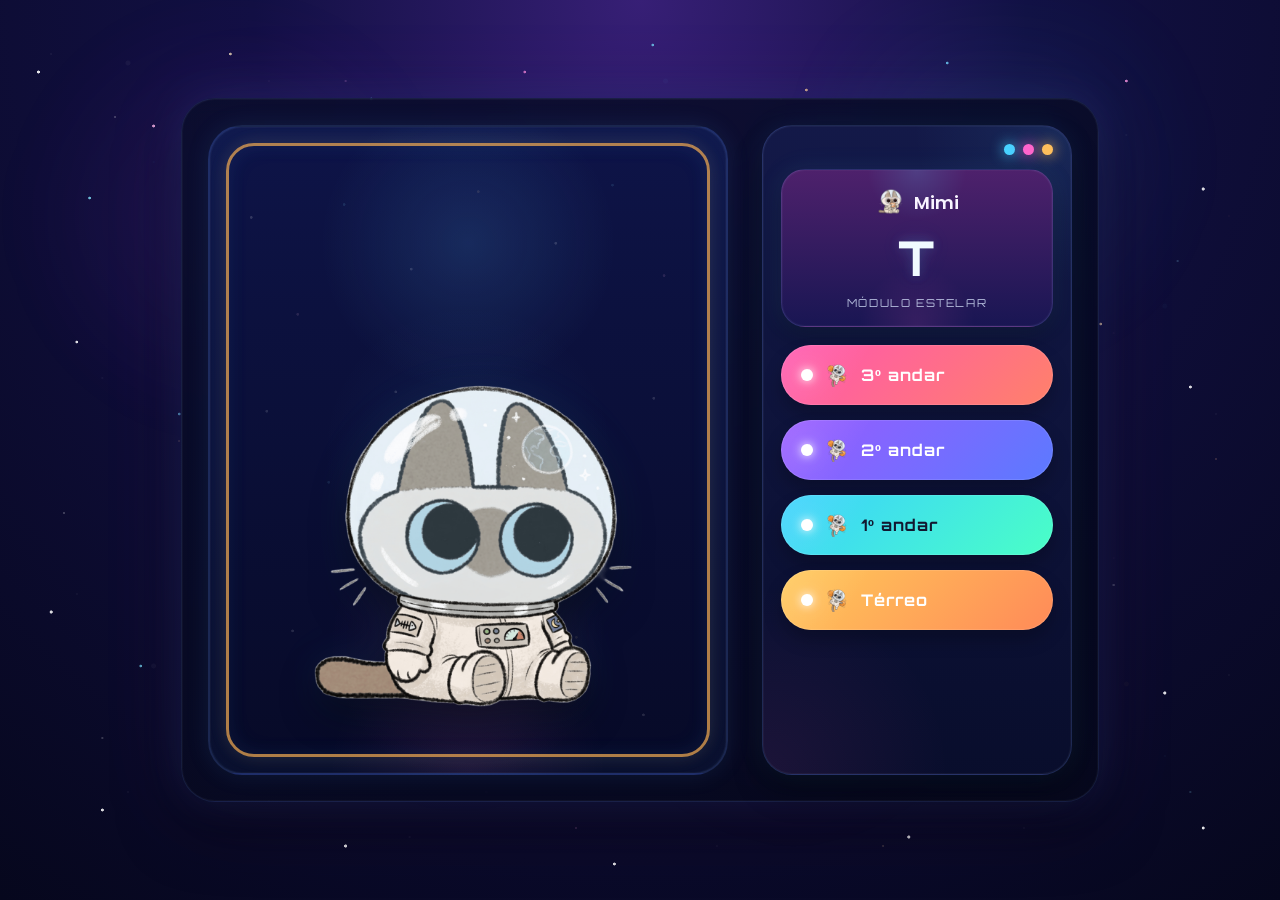
==== frontend/elevator/index.html @ 6d39d388 "organização das pastas" ====
<!DOCTYPE html>
<html lang="pt-BR">

<head>
    <meta charset="UTF-8">
    <meta name="viewport" content="width=device-width, initial-scale=1.0">
    <title>Elevador Espacial</title>
    <link href="https://fonts.googleapis.com/css2?family=Orbitron:wght@500;700;800&family=Poppins:wght@400;500;600;700&display=swap" rel="stylesheet">
    <link rel="stylesheet" href="style.css">
</head>

<body>
    <div class="space-layer stars-random-1"></div>
    <div class="space-layer stars-random-2"></div>
    <div class="space-layer stars-random-3"></div>
    <div class="space-layer stars-fill"></div>
    <div class="nebula"></div>

    <main class="app-shell">
        <section class="elevator-container">
            <div class="elevator-doors-wrapper">
                <div class="cabin-aura"></div>
                <div class="cabin-stars"></div>
                <div class="cabin-frame"></div>

                <img id="cat" src="img/quest.png" class="cat" alt="Gatinho astronauta">

                <div id="door-left" class="door left open"></div>
                <div id="door-right" class="door right open"></div>
            </div>

            <aside class="control-panel">
                <div class="panel-orbs">
                    <span class="orb orb-blue"></span>
                    <span class="orb orb-pink"></span>
                    <span class="orb orb-gold"></span>
                </div>

                <div class="display">
                    <div class="display-glow"></div>

                    <div class="display-top">
                        <div class="status">
                            <img src="img/icon.png" class="icon" alt="">
                            <span>Mimi</span>
                        </div>
                    </div>

                    <div class="display-main">
                        <img id="direction-icon" class="direction-icon" alt="">
                        <span id="floor-display">T</span>
                    </div>

                    <div class="display-sub">
                        Módulo Estelar
                    </div>
                </div>

                <div class="buttons-container">
                    <button class="floor-btn floor-3" data-floor="3">
                        <span class="btn-led"></span>
                        <img src="img/paw.png" alt="">
                        <span class="btn-text">3º andar</span>
                    </button>

                    <button class="floor-btn floor-2" data-floor="2">
                        <span class="btn-led"></span>
                        <img src="img/paw.png" alt="">
                        <span class="btn-text">2º andar</span>
                    </button>

                    <button class="floor-btn floor-1" data-floor="1">
                        <span class="btn-led"></span>
                        <img src="img/paw.png" alt="">
                        <span class="btn-text">1º andar</span>
                    </button>

                    <button class="floor-btn floor-t" data-floor="T">
                        <span class="btn-led"></span>
                        <img src="img/paw.png" alt="">
                        <span class="btn-text">Térreo</span>
                    </button>
                </div>
            </aside>
        </section>
    </main>

    <script src="script.js"></script>
</body>

</html>
---- frontend/elevator/style.css ----
* {
    box-sizing: border-box;
    margin: 0;
    padding: 0;
}

:root {
    --text-main: rgb(245, 247, 255);
}

body {
    min-height: 100vh;
    overflow: hidden;
    font-family: 'Poppins', sans-serif;
    display: flex;
    justify-content: center;
    align-items: center;
    background:
        radial-gradient(circle at top, rgb(55, 31, 118) 0%, rgb(18, 16, 67) 35%, rgb(6, 7, 29) 100%);
    color: var(--text-main);
}

.space-layer,
.nebula {
    position: fixed;
    inset: 0;
    pointer-events: none;
}

.stars-random-1 {
    background:
        radial-gradient(circle at 3% 8%, rgba(255,255,255,0.95) 0 1.2px, transparent 1.8px),
        radial-gradient(circle at 7% 22%, rgba(130,235,255,0.85) 0 1px, transparent 1.7px),
        radial-gradient(circle at 12% 14%, rgba(255,185,230,0.9) 0 1.1px, transparent 1.8px),
        radial-gradient(circle at 18% 6%, rgba(255,235,190,0.8) 0 1px, transparent 1.7px),
        radial-gradient(circle at 23% 18%, rgba(255,255,255,0.88) 0 1.3px, transparent 1.9px),
        radial-gradient(circle at 29% 11%, rgba(116,220,255,0.85) 0 1px, transparent 1.7px),
        radial-gradient(circle at 34% 27%, rgba(255,255,255,0.92) 0 1.1px, transparent 1.8px),
        radial-gradient(circle at 41% 8%, rgba(255,140,220,0.8) 0 1px, transparent 1.7px),
        radial-gradient(circle at 46% 19%, rgba(255,255,255,0.9) 0 1.2px, transparent 1.9px),
        radial-gradient(circle at 51% 5%, rgba(120,230,255,0.75) 0 1px, transparent 1.7px),
        radial-gradient(circle at 57% 15%, rgba(255,255,255,0.9) 0 1.1px, transparent 1.8px),
        radial-gradient(circle at 63% 10%, rgba(255,205,145,0.85) 0 1px, transparent 1.7px),
        radial-gradient(circle at 69% 23%, rgba(255,255,255,0.95) 0 1.25px, transparent 1.95px),
        radial-gradient(circle at 74% 7%, rgba(115,220,255,0.82) 0 1px, transparent 1.7px),
        radial-gradient(circle at 81% 14%, rgba(255,255,255,0.88) 0 1.1px, transparent 1.8px),
        radial-gradient(circle at 88% 9%, rgba(255,150,228,0.85) 0 1px, transparent 1.7px),
        radial-gradient(circle at 94% 21%, rgba(255,255,255,0.9) 0 1.2px, transparent 1.9px),
        radial-gradient(circle at 6% 38%, rgba(255,255,255,0.92) 0 1px, transparent 1.7px),
        radial-gradient(circle at 14% 46%, rgba(120,220,255,0.72) 0 1px, transparent 1.7px),
        radial-gradient(circle at 21% 41%, rgba(255,255,255,0.85) 0 1.2px, transparent 1.9px),
        radial-gradient(circle at 28% 35%, rgba(255,180,225,0.82) 0 1px, transparent 1.7px),
        radial-gradient(circle at 36% 49%, rgba(255,255,255,0.95) 0 1.1px, transparent 1.8px),
        radial-gradient(circle at 43% 37%, rgba(255,220,180,0.78) 0 1px, transparent 1.7px),
        radial-gradient(circle at 49% 44%, rgba(255,255,255,0.9) 0 1.2px, transparent 1.9px),
        radial-gradient(circle at 57% 33%, rgba(120,230,255,0.85) 0 1px, transparent 1.7px),
        radial-gradient(circle at 64% 46%, rgba(255,255,255,0.88) 0 1.1px, transparent 1.8px),
        radial-gradient(circle at 71% 39%, rgba(255,140,220,0.82) 0 1px, transparent 1.7px),
        radial-gradient(circle at 79% 48%, rgba(255,255,255,0.95) 0 1.2px, transparent 1.9px),
        radial-gradient(circle at 86% 36%, rgba(255,220,170,0.8) 0 1px, transparent 1.7px),
        radial-gradient(circle at 93% 43%, rgba(255,255,255,0.9) 0 1.1px, transparent 1.8px),
        radial-gradient(circle at 4% 68%, rgba(255,255,255,0.9) 0 1.2px, transparent 1.9px),
        radial-gradient(circle at 11% 74%, rgba(124,228,255,0.75) 0 1px, transparent 1.7px),
        radial-gradient(circle at 19% 63%, rgba(255,255,255,0.88) 0 1.1px, transparent 1.8px),
        radial-gradient(circle at 26% 79%, rgba(255,144,219,0.84) 0 1px, transparent 1.7px),
        radial-gradient(circle at 31% 70%, rgba(255,255,255,0.93) 0 1.2px, transparent 1.9px),
        radial-gradient(circle at 39% 65%, rgba(255,205,130,0.78) 0 1px, transparent 1.7px),
        radial-gradient(circle at 47% 76%, rgba(255,255,255,0.9) 0 1.1px, transparent 1.8px),
        radial-gradient(circle at 54% 69%, rgba(117,225,255,0.82) 0 1px, transparent 1.7px),
        radial-gradient(circle at 61% 81%, rgba(255,255,255,0.94) 0 1.2px, transparent 1.9px),
        radial-gradient(circle at 68% 66%, rgba(255,154,226,0.8) 0 1px, transparent 1.7px),
        radial-gradient(circle at 76% 73%, rgba(255,255,255,0.88) 0 1.1px, transparent 1.8px),
        radial-gradient(circle at 83% 64%, rgba(255,220,170,0.78) 0 1px, transparent 1.7px),
        radial-gradient(circle at 91% 77%, rgba(255,255,255,0.92) 0 1.2px, transparent 1.9px),
        radial-gradient(circle at 8% 90%, rgba(255,255,255,0.9) 0 1.1px, transparent 1.8px),
        radial-gradient(circle at 17% 84%, rgba(115,220,255,0.8) 0 1px, transparent 1.7px),
        radial-gradient(circle at 27% 94%, rgba(255,255,255,0.95) 0 1.2px, transparent 1.9px),
        radial-gradient(circle at 38% 88%, rgba(255,140,220,0.8) 0 1px, transparent 1.7px),
        radial-gradient(circle at 48% 96%, rgba(255,255,255,0.92) 0 1.1px, transparent 1.8px),
        radial-gradient(circle at 59% 87%, rgba(255,220,155,0.78) 0 1px, transparent 1.7px),
        radial-gradient(circle at 71% 93%, rgba(255,255,255,0.9) 0 1.2px, transparent 1.9px),
        radial-gradient(circle at 82% 86%, rgba(118,226,255,0.82) 0 1px, transparent 1.7px),
        radial-gradient(circle at 94% 92%, rgba(255,255,255,0.95) 0 1.1px, transparent 1.8px);
    opacity: 0.95;
}

.stars-random-2 {
    background:
        radial-gradient(circle at 9% 13%, rgba(255,255,255,0.35) 0 0.8px, transparent 1.4px),
        radial-gradient(circle at 15% 31%, rgba(144,225,255,0.32) 0 0.9px, transparent 1.5px),
        radial-gradient(circle at 27% 9%, rgba(255,165,229,0.32) 0 0.8px, transparent 1.4px),
        radial-gradient(circle at 33% 21%, rgba(255,255,255,0.3) 0 0.8px, transparent 1.4px),
        radial-gradient(circle at 42% 16%, rgba(255,255,255,0.28) 0 0.7px, transparent 1.3px),
        radial-gradient(circle at 52% 27%, rgba(140,220,255,0.3) 0 0.8px, transparent 1.4px),
        radial-gradient(circle at 61% 11%, rgba(255,255,255,0.34) 0 0.9px, transparent 1.5px),
        radial-gradient(circle at 73% 19%, rgba(255,177,224,0.28) 0 0.8px, transparent 1.4px),
        radial-gradient(circle at 84% 12%, rgba(255,255,255,0.3) 0 0.8px, transparent 1.4px),
        radial-gradient(circle at 92% 29%, rgba(141,225,255,0.32) 0 0.8px, transparent 1.4px),
        radial-gradient(circle at 5% 57%, rgba(255,255,255,0.34) 0 0.8px, transparent 1.4px),
        radial-gradient(circle at 14% 49%, rgba(255,192,150,0.28) 0 0.8px, transparent 1.4px),
        radial-gradient(circle at 24% 61%, rgba(255,255,255,0.32) 0 0.8px, transparent 1.4px),
        radial-gradient(circle at 37% 54%, rgba(140,221,255,0.28) 0 0.8px, transparent 1.4px),
        radial-gradient(circle at 46% 67%, rgba(255,255,255,0.3) 0 0.8px, transparent 1.4px),
        radial-gradient(circle at 58% 53%, rgba(255,160,221,0.3) 0 0.8px, transparent 1.4px),
        radial-gradient(circle at 66% 62%, rgba(255,255,255,0.32) 0 0.8px, transparent 1.4px),
        radial-gradient(circle at 78% 56%, rgba(130,224,255,0.3) 0 0.8px, transparent 1.4px),
        radial-gradient(circle at 87% 65%, rgba(255,255,255,0.34) 0 0.9px, transparent 1.5px),
        radial-gradient(circle at 95% 51%, rgba(255,184,148,0.28) 0 0.8px, transparent 1.4px),
        radial-gradient(circle at 8% 82%, rgba(255,255,255,0.32) 0 0.8px, transparent 1.4px),
        radial-gradient(circle at 21% 89%, rgba(142,223,255,0.28) 0 0.8px, transparent 1.4px),
        radial-gradient(circle at 34% 79%, rgba(255,255,255,0.3) 0 0.8px, transparent 1.4px),
        radial-gradient(circle at 45% 92%, rgba(255,168,227,0.28) 0 0.8px, transparent 1.4px),
        radial-gradient(circle at 57% 85%, rgba(255,255,255,0.32) 0 0.8px, transparent 1.4px),
        radial-gradient(circle at 69% 94%, rgba(255,215,165,0.28) 0 0.8px, transparent 1.4px),
        radial-gradient(circle at 81% 83%, rgba(255,255,255,0.34) 0 0.8px, transparent 1.4px),
        radial-gradient(circle at 93% 88%, rgba(141,225,255,0.3) 0 0.8px, transparent 1.4px);
    opacity: 0.6;
}

.stars-random-3 {
    background:
        radial-gradient(circle at 10% 7%, rgba(255,255,255,0.08) 0 2px, transparent 3px),
        radial-gradient(circle at 31% 18%, rgba(255,255,255,0.06) 0 2.4px, transparent 3.4px),
        radial-gradient(circle at 52% 9%, rgba(95,212,255,0.08) 0 2px, transparent 3px),
        radial-gradient(circle at 78% 14%, rgba(255,118,201,0.06) 0 2.2px, transparent 3.2px),
        radial-gradient(circle at 17% 44%, rgba(255,255,255,0.06) 0 2.2px, transparent 3.2px),
        radial-gradient(circle at 48% 39%, rgba(255,193,104,0.06) 0 2px, transparent 3px),
        radial-gradient(circle at 73% 47%, rgba(255,255,255,0.08) 0 2.5px, transparent 3.5px),
        radial-gradient(circle at 91% 34%, rgba(104,224,255,0.06) 0 2px, transparent 3px),
        radial-gradient(circle at 12% 74%, rgba(255,255,255,0.08) 0 2px, transparent 3px),
        radial-gradient(circle at 39% 69%, rgba(255,113,200,0.06) 0 2.2px, transparent 3.2px),
        radial-gradient(circle at 63% 81%, rgba(255,255,255,0.06) 0 2.3px, transparent 3.3px),
        radial-gradient(circle at 88% 76%, rgba(255,198,112,0.06) 0 2px, transparent 3px);
    opacity: 0.5;
}

.stars-fill {
    background:
        radial-gradient(circle at 4% 6%, rgba(255,255,255,0.10) 0 0.8px, transparent 1.4px),
        radial-gradient(circle at 12% 18%, rgba(130,225,255,0.08) 0 0.8px, transparent 1.4px),
        radial-gradient(circle at 21% 9%, rgba(255,170,230,0.08) 0 0.8px, transparent 1.4px),
        radial-gradient(circle at 29% 23%, rgba(255,255,255,0.09) 0 0.8px, transparent 1.4px),
        radial-gradient(circle at 37% 12%, rgba(255,255,255,0.07) 0 0.8px, transparent 1.4px),
        radial-gradient(circle at 46% 27%, rgba(120,220,255,0.08) 0 0.8px, transparent 1.4px),
        radial-gradient(circle at 54% 14%, rgba(255,255,255,0.09) 0 0.8px, transparent 1.4px),
        radial-gradient(circle at 63% 22%, rgba(255,180,220,0.08) 0 0.8px, transparent 1.4px),
        radial-gradient(circle at 71% 11%, rgba(255,255,255,0.08) 0 0.8px, transparent 1.4px),
        radial-gradient(circle at 79% 26%, rgba(120,220,255,0.08) 0 0.8px, transparent 1.4px),
        radial-gradient(circle at 88% 15%, rgba(255,255,255,0.08) 0 0.8px, transparent 1.4px),
        radial-gradient(circle at 96% 24%, rgba(255,180,140,0.07) 0 0.8px, transparent 1.4px),

        radial-gradient(circle at 8% 42%, rgba(255,255,255,0.08) 0 0.8px, transparent 1.4px),
        radial-gradient(circle at 17% 35%, rgba(120,220,255,0.07) 0 0.8px, transparent 1.4px),
        radial-gradient(circle at 26% 48%, rgba(255,255,255,0.09) 0 0.8px, transparent 1.4px),
        radial-gradient(circle at 34% 39%, rgba(255,170,230,0.07) 0 0.8px, transparent 1.4px),
        radial-gradient(circle at 43% 51%, rgba(255,255,255,0.08) 0 0.8px, transparent 1.4px),
        radial-gradient(circle at 52% 36%, rgba(255,210,150,0.07) 0 0.8px, transparent 1.4px),
        radial-gradient(circle at 61% 47%, rgba(255,255,255,0.08) 0 0.8px, transparent 1.4px),
        radial-gradient(circle at 69% 38%, rgba(120,220,255,0.07) 0 0.8px, transparent 1.4px),
        radial-gradient(circle at 78% 49%, rgba(255,255,255,0.09) 0 0.8px, transparent 1.4px),
        radial-gradient(circle at 87% 37%, rgba(255,180,220,0.07) 0 0.8px, transparent 1.4px),
        radial-gradient(circle at 95% 46%, rgba(255,255,255,0.08) 0 0.8px, transparent 1.4px),

        radial-gradient(circle at 6% 66%, rgba(255,255,255,0.08) 0 0.8px, transparent 1.4px),
        radial-gradient(circle at 15% 58%, rgba(120,220,255,0.07) 0 0.8px, transparent 1.4px),
        radial-gradient(circle at 24% 72%, rgba(255,255,255,0.09) 0 0.8px, transparent 1.4px),
        radial-gradient(circle at 33% 61%, rgba(255,170,230,0.07) 0 0.8px, transparent 1.4px),
        radial-gradient(circle at 42% 74%, rgba(255,255,255,0.08) 0 0.8px, transparent 1.4px),
        radial-gradient(circle at 51% 63%, rgba(255,210,150,0.07) 0 0.8px, transparent 1.4px),
        radial-gradient(circle at 60% 76%, rgba(255,255,255,0.08) 0 0.8px, transparent 1.4px),
        radial-gradient(circle at 69% 64%, rgba(120,220,255,0.07) 0 0.8px, transparent 1.4px),
        radial-gradient(circle at 78% 73%, rgba(255,255,255,0.09) 0 0.8px, transparent 1.4px),
        radial-gradient(circle at 87% 62%, rgba(255,180,220,0.07) 0 0.8px, transparent 1.4px),
        radial-gradient(circle at 96% 75%, rgba(255,255,255,0.08) 0 0.8px, transparent 1.4px),

        radial-gradient(circle at 10% 88%, rgba(255,255,255,0.08) 0 0.8px, transparent 1.4px),
        radial-gradient(circle at 21% 81%, rgba(120,220,255,0.07) 0 0.8px, transparent 1.4px),
        radial-gradient(circle at 32% 93%, rgba(255,255,255,0.09) 0 0.8px, transparent 1.4px),
        radial-gradient(circle at 44% 85%, rgba(255,170,230,0.07) 0 0.8px, transparent 1.4px),
        radial-gradient(circle at 56% 94%, rgba(255,255,255,0.08) 0 0.8px, transparent 1.4px),
        radial-gradient(circle at 68% 86%, rgba(255,210,150,0.07) 0 0.8px, transparent 1.4px),
        radial-gradient(circle at 80% 92%, rgba(255,255,255,0.08) 0 0.8px, transparent 1.4px),
        radial-gradient(circle at 91% 84%, rgba(120,220,255,0.07) 0 0.8px, transparent 1.4px);
    opacity: 0.45;
}

.nebula {
    background:
        radial-gradient(circle at 18% 24%, rgba(180, 77, 255, 0.10), transparent 18%),
        radial-gradient(circle at 78% 18%, rgba(71, 212, 255, 0.08), transparent 18%),
        radial-gradient(circle at 62% 72%, rgba(255, 92, 193, 0.07), transparent 20%),
        radial-gradient(circle at 36% 66%, rgba(124, 102, 255, 0.08), transparent 22%);
    filter: blur(40px);
    opacity: 0.9;
}

.app-shell {
    position: relative;
    z-index: 1;
    width: 100%;
    display: flex;
    justify-content: center;
    padding: 24px;
}

.elevator-container {
    display: flex;
    gap: 34px;
    padding: 26px;
    border-radius: 34px;
    background:
        linear-gradient(160deg, rgba(10, 13, 44, 0.88), rgba(6, 8, 28, 0.88));
    border: 1px solid rgba(118, 154, 255, 0.14);
    box-shadow:
        0 0 0 1px rgba(255,255,255,0.03) inset,
        0 0 40px rgba(72, 136, 255, 0.14),
        0 0 90px rgba(184, 75, 255, 0.08),
        0 24px 60px rgba(0, 0, 0, 0.55);
    backdrop-filter: blur(8px);
}

.elevator-doors-wrapper {
    position: relative;
    width: 520px;
    height: 650px;
    border-radius: 34px;
    overflow: hidden;
    display: flex;
    justify-content: center;
    align-items: flex-end;
    background:
        radial-gradient(circle at 50% 18%, rgba(91, 187, 255, 0.14), transparent 25%),
        radial-gradient(circle at 50% 80%, rgba(255, 87, 187, 0.08), transparent 24%),
        linear-gradient(180deg, rgb(14, 20, 72) 0%, rgb(7, 10, 39) 100%);
    border: 2px solid rgba(113, 168, 255, 0.18);
    box-shadow:
        inset 0 0 0 1px rgba(255,255,255,0.03),
        inset 0 0 45px rgba(74, 182, 255, 0.08),
        0 0 24px rgba(85, 174, 255, 0.10);
}

.cabin-aura {
    position: absolute;
    inset: 0;
    background:
        radial-gradient(circle at center, rgba(88, 182, 255, 0.08), transparent 35%),
        radial-gradient(circle at 50% 100%, rgba(255, 116, 196, 0.08), transparent 20%);
    pointer-events: none;
}

.cabin-stars {
    position: absolute;
    inset: 0;
    background:
        radial-gradient(circle at 8% 14%, rgba(255,255,255,0.7) 0 1px, transparent 1.7px),
        radial-gradient(circle at 17% 29%, rgba(255,190,220,0.55) 0 1px, transparent 1.7px),
        radial-gradient(circle at 26% 12%, rgba(130,225,255,0.55) 0 1px, transparent 1.7px),
        radial-gradient(circle at 39% 22%, rgba(255,255,255,0.6) 0 1px, transparent 1.7px),
        radial-gradient(circle at 52% 10%, rgba(255,220,165,0.5) 0 1px, transparent 1.7px),
        radial-gradient(circle at 67% 18%, rgba(255,255,255,0.65) 0 1px, transparent 1.7px),
        radial-gradient(circle at 78% 9%, rgba(130,225,255,0.5) 0 1px, transparent 1.7px),
        radial-gradient(circle at 88% 23%, rgba(255,180,230,0.55) 0 1px, transparent 1.7px),
        radial-gradient(circle at 11% 44%, rgba(255,255,255,0.55) 0 1px, transparent 1.7px),
        radial-gradient(circle at 23% 55%, rgba(130,225,255,0.45) 0 1px, transparent 1.7px),
        radial-gradient(circle at 36% 41%, rgba(255,255,255,0.6) 0 1px, transparent 1.7px),
        radial-gradient(circle at 49% 57%, rgba(255,180,220,0.5) 0 1px, transparent 1.7px),
        radial-gradient(circle at 61% 48%, rgba(255,255,255,0.55) 0 1px, transparent 1.7px),
        radial-gradient(circle at 74% 54%, rgba(140,228,255,0.45) 0 1px, transparent 1.7px),
        radial-gradient(circle at 86% 42%, rgba(255,255,255,0.6) 0 1px, transparent 1.7px),
        radial-gradient(circle at 16% 78%, rgba(255,255,255,0.55) 0 1px, transparent 1.7px),
        radial-gradient(circle at 29% 86%, rgba(255,190,225,0.45) 0 1px, transparent 1.7px),
        radial-gradient(circle at 43% 73%, rgba(130,225,255,0.45) 0 1px, transparent 1.7px),
        radial-gradient(circle at 57% 88%, rgba(255,255,255,0.6) 0 1px, transparent 1.7px),
        radial-gradient(circle at 71% 79%, rgba(255,220,160,0.42) 0 1px, transparent 1.7px),
        radial-gradient(circle at 84% 91%, rgba(255,255,255,0.55) 0 1px, transparent 1.7px);
    opacity: 0.22;
    pointer-events: none;
}

.cabin-frame {
    position: absolute;
    inset: 16px;
    border-radius: 28px;
    border: 3px solid rgba(255, 180, 84, 0.68);
    box-shadow:
        0 0 22px rgba(255, 180, 84, 0.12),
        0 0 18px rgba(75, 184, 255, 0.10),
        inset 0 0 20px rgba(98, 193, 255, 0.06);
    pointer-events: none;
}

.cat {
    position: absolute;
    bottom: 34px;
    max-width: 72%;
    max-height: 72%;
    object-fit: contain;
    z-index: 0;
    transition: opacity 0.25s ease, transform 0.25s ease;
    filter:
        drop-shadow(0 18px 18px rgba(0, 0, 0, 0.42))
        drop-shadow(0 0 18px rgba(78, 196, 255, 0.08));
}

.door {
    position: absolute;
    top: 0;
    width: 50%;
    height: 100%;
    z-index: 2;
    transition: transform 1s ease;
    background:
        linear-gradient(180deg, rgba(37, 56, 126, 0.96), rgba(17, 29, 79, 0.98)),
        linear-gradient(90deg, rgba(255,255,255,0.03), transparent);
    box-shadow:
        inset 0 0 0 1px rgba(255,255,255,0.04),
        inset 0 0 35px rgba(78, 183, 255, 0.06);
}

.door.left {
    left: 0;
    border-right: 1px solid rgba(122, 188, 255, 0.12);
}

.door.right {
    right: 0;
    border-left: 1px solid rgba(122, 188, 255, 0.12);
}

.door.left.open {
    transform: translateX(-100%);
}

.door.right.open {
    transform: translateX(100%);
}

.control-panel {
    width: 310px;
    padding: 18px;
    border-radius: 30px;
    background:
        linear-gradient(180deg, rgba(20, 26, 74, 0.96), rgba(9, 14, 45, 0.96));
    border: 1px solid rgba(128, 168, 255, 0.18);
    box-shadow:
        inset 0 0 0 1px rgba(255,255,255,0.04),
        0 0 28px rgba(71, 212, 255, 0.08),
        0 18px 30px rgba(0, 0, 0, 0.3);
    position: relative;
    overflow: hidden;
}

.control-panel::before {
    content: "";
    position: absolute;
    inset: 0;
    background:
        radial-gradient(circle at top right, rgba(81, 194, 255, 0.10), transparent 22%),
        radial-gradient(circle at bottom left, rgba(255, 92, 193, 0.08), transparent 26%);
    pointer-events: none;
}

.panel-orbs {
    position: relative;
    z-index: 1;
    display: flex;
    gap: 8px;
    justify-content: flex-end;
    margin-bottom: 14px;
}

.orb {
    width: 11px;
    height: 11px;
    border-radius: 50%;
    box-shadow: 0 0 14px currentColor;
}

.orb-blue {
    color: rgb(72, 211, 255);
    background: rgb(72, 211, 255);
}

.orb-pink {
    color: rgb(255, 100, 206);
    background: rgb(255, 100, 206);
}

.orb-gold {
    color: rgb(255, 191, 92);
    background: rgb(255, 191, 92);
}

.display {
    position: relative;
    z-index: 1;
    border-radius: 24px;
    padding: 18px 16px 16px;
    margin-bottom: 18px;
    overflow: hidden;
    background:
        linear-gradient(180deg, rgb(78, 33, 108), rgb(25, 22, 83));
    border: 1px solid rgba(154, 173, 255, 0.16);
    box-shadow:
        inset 0 0 0 1px rgba(255,255,255,0.03),
        0 10px 24px rgba(0, 0, 0, 0.30),
        0 0 24px rgba(82, 193, 255, 0.12);
}

.display-glow {
    position: absolute;
    inset: 0;
    background:
        radial-gradient(circle at top, rgba(90, 210, 255, 0.16), transparent 24%),
        radial-gradient(circle at bottom, rgba(255, 91, 192, 0.12), transparent 28%);
    pointer-events: none;
}

.display-top {
    position: relative;
    z-index: 1;
    display: flex;
    justify-content: center;
    margin-bottom: 10px;
}

.status {
    display: flex;
    align-items: center;
    gap: 10px;
    font-size: 18px;
    font-weight: 600;
    color: rgb(248, 244, 255);
}

.icon {
    width: 28px;
    height: 28px;
    object-fit: contain;
}

.display-main {
    position: relative;
    z-index: 1;
    min-height: 62px;
    display: flex;
    align-items: center;
    justify-content: center;
    gap: 12px;
}

#floor-display {
    font-family: 'Orbitron', sans-serif;
    font-size: 48px;
    font-weight: 800;
    letter-spacing: 2px;
    color: rgb(240, 250, 255);
    text-shadow:
        0 0 12px rgba(72, 211, 255, 0.16),
        0 0 26px rgba(72, 211, 255, 0.12),
        0 0 20px rgba(255, 91, 192, 0.08);
}

.direction-icon {
    width: 28px;
    height: 28px;
    object-fit: contain;
    display: none;
    filter:
        drop-shadow(0 0 8px rgba(72, 211, 255, 0.28))
        drop-shadow(0 0 14px rgba(255, 91, 192, 0.12));
}

.display-sub {
    position: relative;
    z-index: 1;
    margin-top: 8px;
    text-align: center;
    font-family: 'Orbitron', sans-serif;
    font-size: 11px;
    letter-spacing: 1.6px;
    text-transform: uppercase;
    color: rgba(218, 232, 255, 0.78);
}

.buttons-container {
    position: relative;
    z-index: 1;
    display: flex;
    flex-direction: column;
    gap: 15px;
}

.floor-btn {
    position: relative;
    border: none;
    border-radius: 999px;
    padding: 18px 18px 18px 20px;
    color: white;
    display: flex;
    align-items: center;
    gap: 12px;
    cursor: pointer;
    transition: transform 0.18s ease, box-shadow 0.18s ease, opacity 0.18s ease, filter 0.18s ease;
    box-shadow:
        inset 0 0 0 1px rgba(255,255,255,0.10),
        0 10px 18px rgba(0, 0, 0, 0.22);
    overflow: hidden;
}

.floor-btn::before {
    content: "";
    position: absolute;
    inset: 0;
    background: linear-gradient(120deg, rgba(255,255,255,0.12), transparent 30%);
    pointer-events: none;
}

.floor-3 {
    background: linear-gradient(135deg, rgb(255, 86, 176), rgb(255, 129, 106));
}

.floor-2 {
    background: linear-gradient(135deg, rgb(154, 90, 255), rgb(91, 122, 255));
}

.floor-1 {
    background: linear-gradient(135deg, rgb(58, 208, 255), rgb(74, 255, 198));
    color: rgb(18, 24, 48);
}

.floor-t {
    background: linear-gradient(135deg, rgb(255, 202, 89), rgb(255, 138, 88));
}

.floor-btn img {
    width: 24px;
    height: 24px;
    object-fit: contain;
    position: relative;
    z-index: 1;
}

.btn-led {
    width: 12px;
    height: 12px;
    border-radius: 50%;
    background: rgb(255,255,255);
    box-shadow:
        0 0 10px rgba(255,255,255,0.95),
        0 0 22px rgba(255,255,255,0.45);
    position: relative;
    z-index: 1;
    flex-shrink: 0;
}

.btn-text {
    position: relative;
    z-index: 1;
    font-family: 'Orbitron', sans-serif;
    font-size: 16px;
    font-weight: 700;
    letter-spacing: 1px;
}

.floor-btn:hover:not(:disabled) {
    transform: translateY(-2px) scale(1.02);
    box-shadow:
        inset 0 0 0 1px rgba(255,255,255,0.14),
        0 12px 24px rgba(0, 0, 0, 0.28),
        0 0 22px rgba(89, 189, 255, 0.14);
    filter: saturate(1.08);
}

.floor-btn:active:not(:disabled) {
    transform: scale(0.985);
}

.floor-btn:disabled {
    opacity: 0.72;
    cursor: not-allowed;
}

.floor-btn.active {
    box-shadow:
        inset 0 0 0 1px rgba(255,255,255,0.18),
        0 0 0 2px rgba(255,255,255,0.08),
        0 14px 28px rgba(0, 0, 0, 0.28),
        0 0 28px rgba(86, 210, 255, 0.18),
        0 0 32px rgba(255, 91, 192, 0.18);
}

.floor-btn.active .btn-led {
    box-shadow:
        0 0 12px rgba(255,255,255,1),
        0 0 24px rgba(72, 211, 255, 0.8),
        0 0 34px rgba(255, 91, 192, 0.55);
}

@media (max-width: 980px) {
    .elevator-container {
        flex-direction: column;
        align-items: center;
    }

    .elevator-doors-wrapper {
        width: min(88vw, 520px);
        height: 560px;
    }

    .control-panel {
        width: min(88vw, 360px);
    }
}
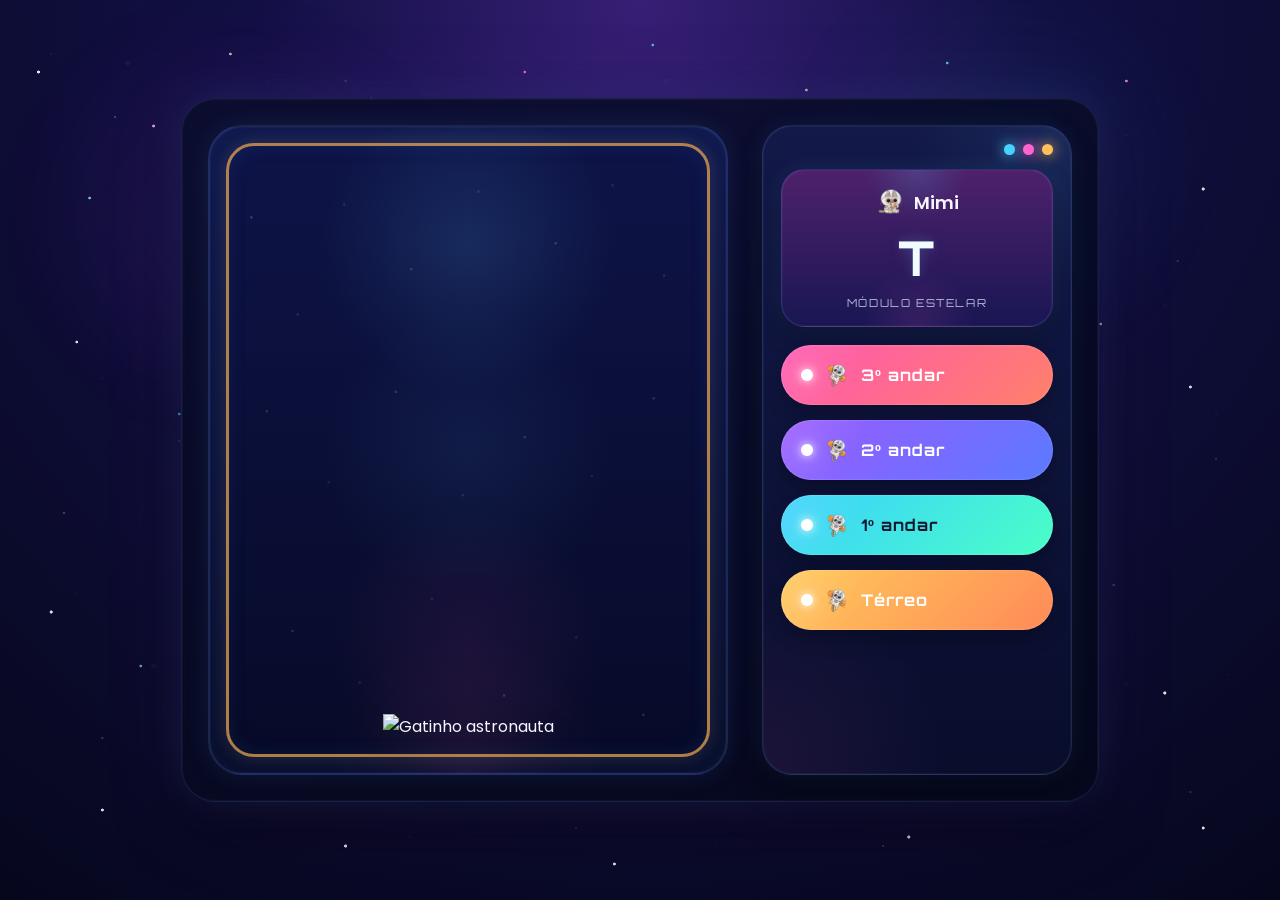
==== commit fd9b3f18: "tela inicial definida para o elevador" ====
--- a/frontend/elevator/index.html
+++ b/frontend/elevator/index.html
@@ -23,7 +23,7 @@
                 <div class="cabin-stars"></div>
                 <div class="cabin-frame"></div>
 
-                <img id="cat" src="img/quest.png" class="cat" alt="Gatinho astronauta">
+                <img id="cat" src="/assets/quest.png" class="cat" alt="Gatinho astronauta">
 
                 <div id="door-left" class="door left open"></div>
                 <div id="door-right" class="door right open"></div>
@@ -41,7 +41,7 @@
 
                     <div class="display-top">
                         <div class="status">
-                            <img src="img/icon.png" class="icon" alt="">
+                            <img src="../assets/icon.png" class="icon" alt="">
                             <span>Mimi</span>
                         </div>
                     </div>
@@ -59,25 +59,25 @@
                 <div class="buttons-container">
                     <button class="floor-btn floor-3" data-floor="3">
                         <span class="btn-led"></span>
-                        <img src="img/paw.png" alt="">
+                        <img src="../assets/paw.png" alt="">
                         <span class="btn-text">3º andar</span>
                     </button>
 
                     <button class="floor-btn floor-2" data-floor="2">
                         <span class="btn-led"></span>
-                        <img src="img/paw.png" alt="">
+                        <img src="../assets/paw.png" alt="">
                         <span class="btn-text">2º andar</span>
                     </button>
 
                     <button class="floor-btn floor-1" data-floor="1">
                         <span class="btn-led"></span>
-                        <img src="img/paw.png" alt="">
+                        <img src="../assets/paw.png" alt="">
                         <span class="btn-text">1º andar</span>
                     </button>
 
                     <button class="floor-btn floor-t" data-floor="T">
                         <span class="btn-led"></span>
-                        <img src="img/paw.png" alt="">
+                        <img src="../assets/paw.png" alt="">
                         <span class="btn-text">Térreo</span>
                     </button>
                 </div>
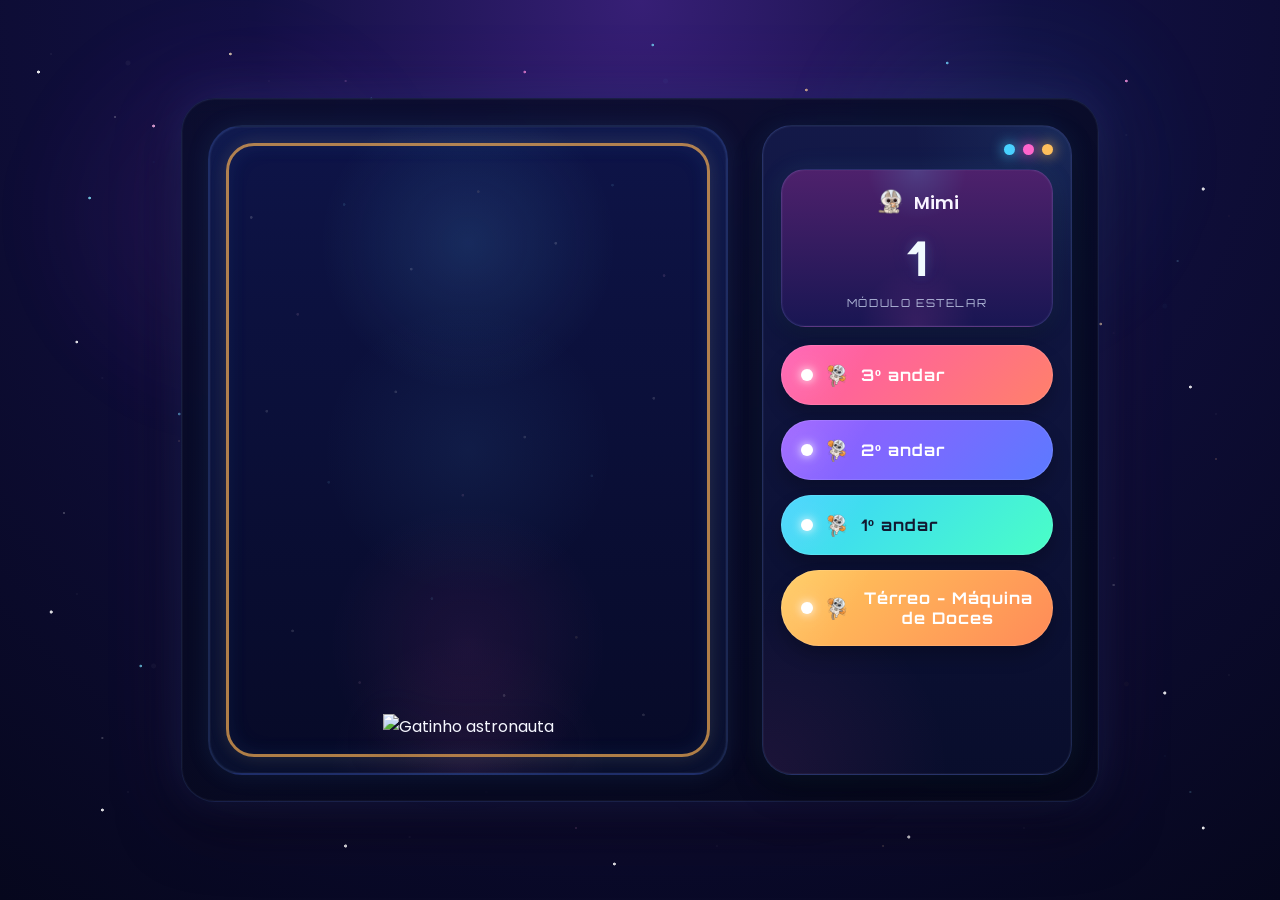
==== commit 8e15fdfd: "redirecionamento finalizado" ====
--- a/frontend/elevator/index.html
+++ b/frontend/elevator/index.html
@@ -78,7 +78,7 @@
                     <button class="floor-btn floor-t" data-floor="T">
                         <span class="btn-led"></span>
                         <img src="../assets/paw.png" alt="">
-                        <span class="btn-text">Térreo</span>
+                        <span class="btn-text">Térreo - Máquina de Doces</span>
                     </button>
                 </div>
             </aside>
